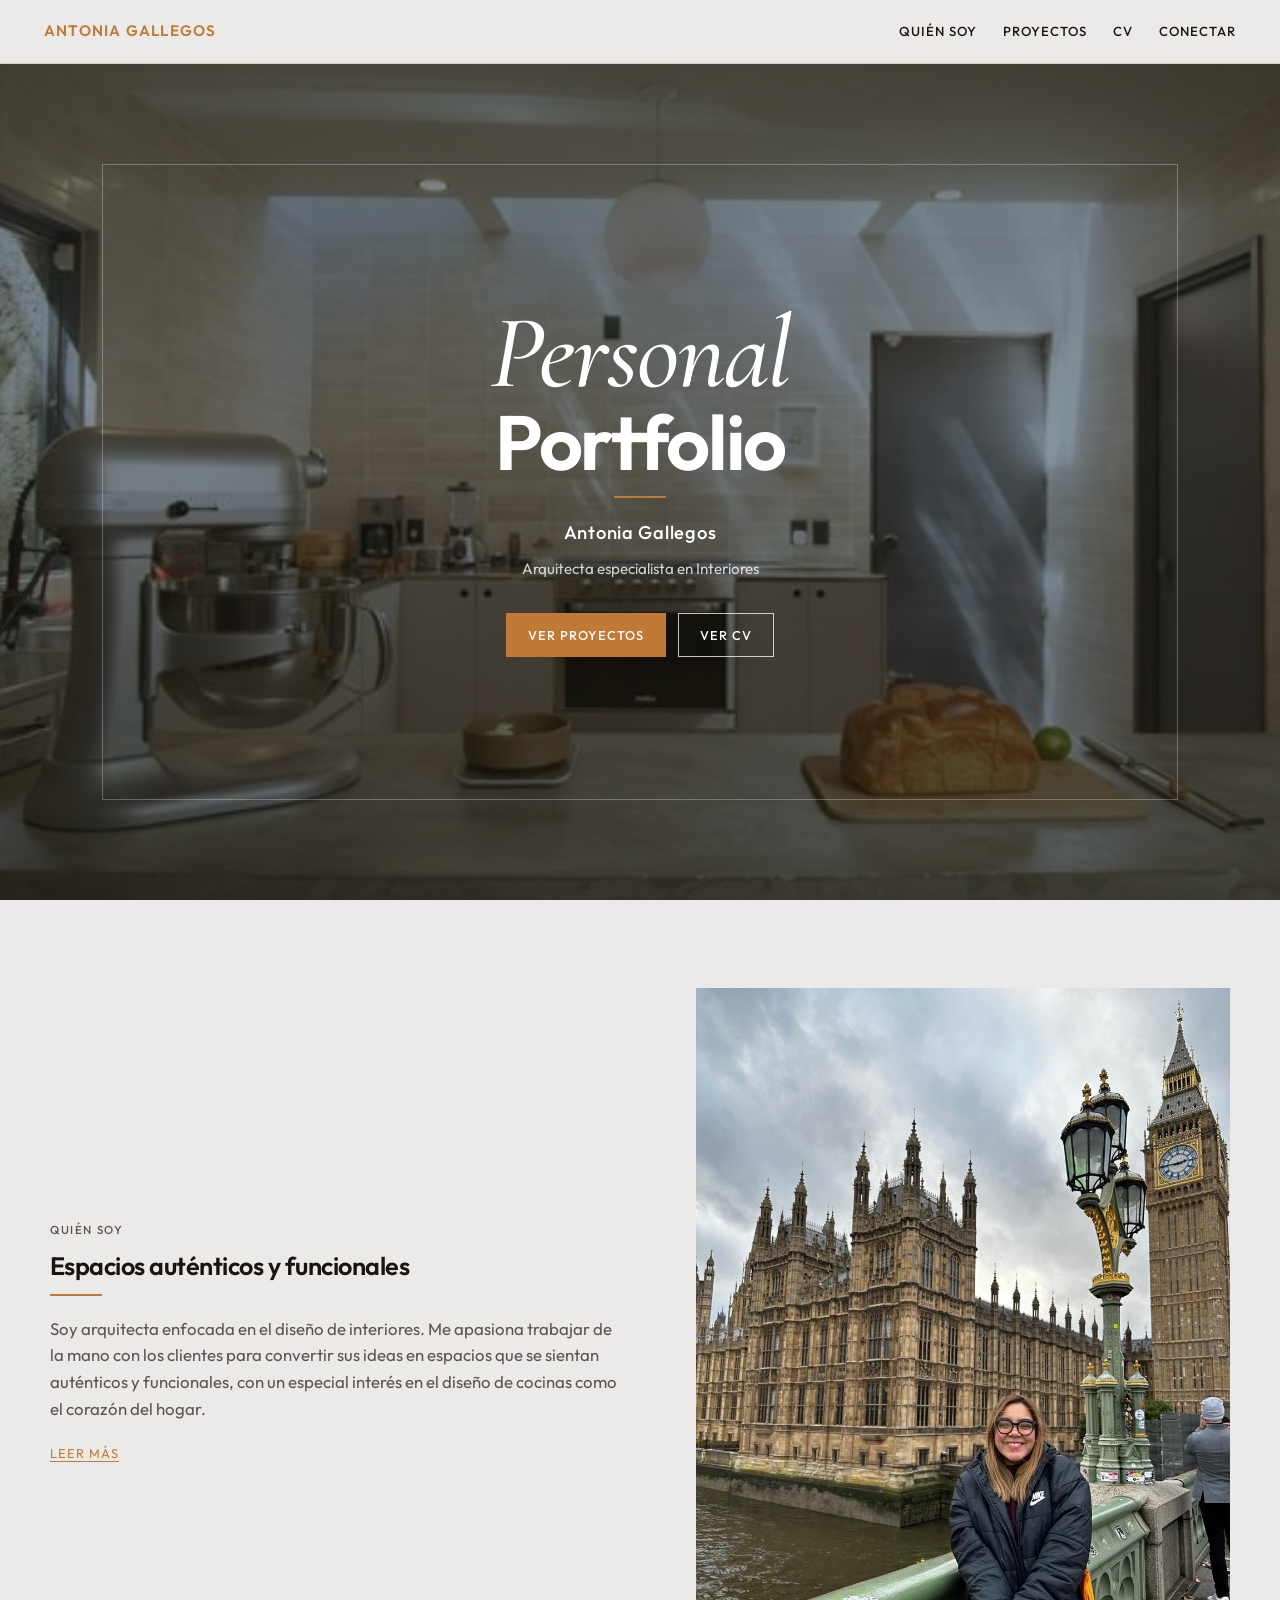
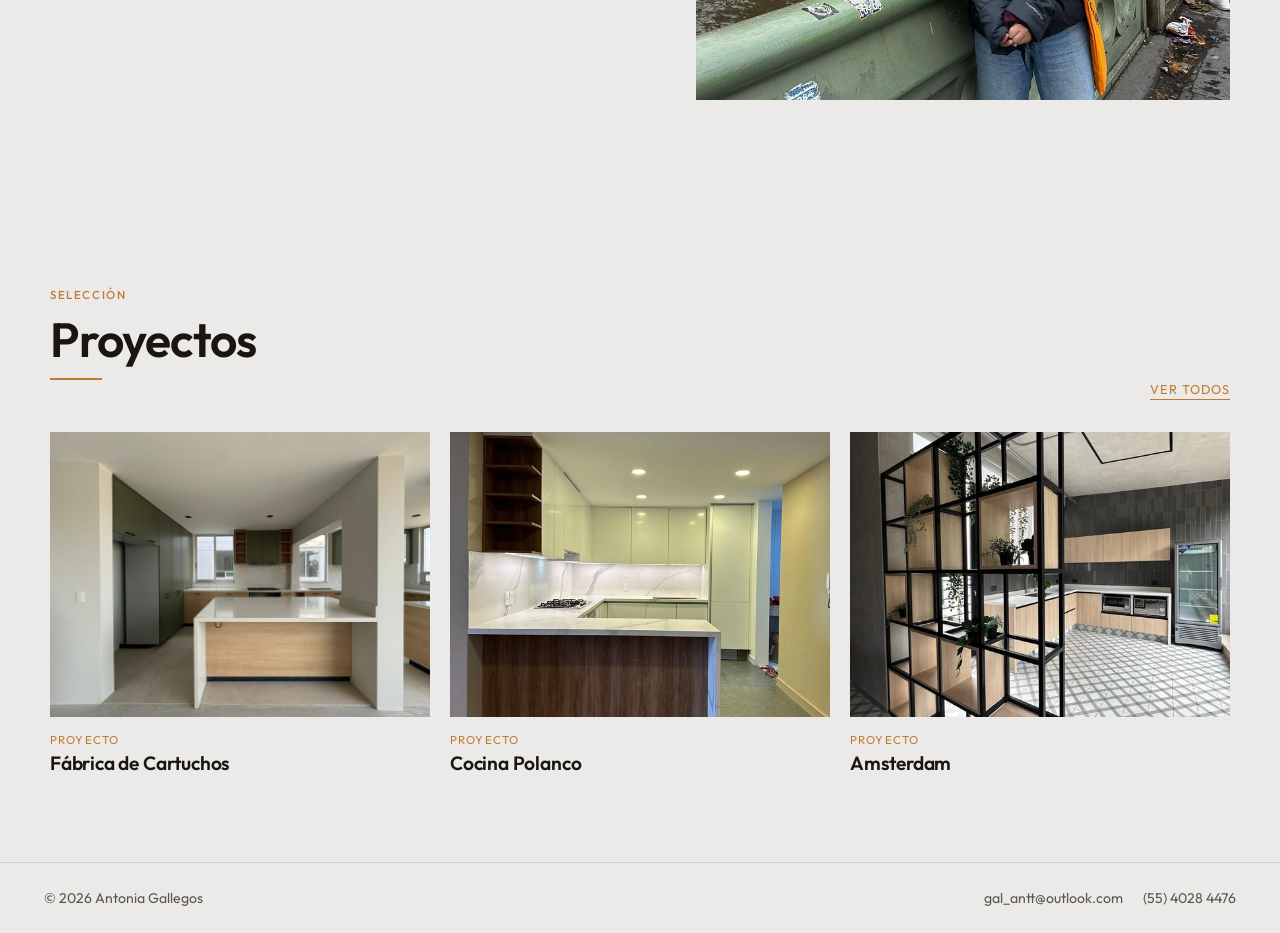
==== index.html @ 1ee47d61 "Publish Antonia Gallegos architecture portfolio site. Static portfolio with projects, obra CV, and G" ====
<!DOCTYPE html>
<html lang="es">
  <head>
    <meta charset="UTF-8" />
    <meta name="viewport" content="width=device-width, initial-scale=1" />
    <meta
      name="description"
      content="Antonia Gallegos — Arquitecta especialista en Interiores. Portafolio personal."
    />
    <title>Antonia Gallegos — Portfolio</title>
    <link rel="preconnect" href="https://fonts.googleapis.com" />
    <link rel="preconnect" href="https://fonts.gstatic.com" crossorigin />
    <link
      href="https://fonts.googleapis.com/css2?family=Cormorant+Garamond:ital,wght@0,500;0,600;1,500;1,600&family=Outfit:wght@400;500;600;700&display=swap"
      rel="stylesheet"
    />
    <link rel="stylesheet" href="assets/css/styles.css" />
  </head>
  <body>
    <a class="skip-link" href="#main">Saltar al contenido</a>

    <header class="site-header">
      <a class="brand" href="index.html">Antonia Gallegos</a>
      <button
        class="nav-toggle"
        type="button"
        aria-expanded="false"
        aria-controls="site-nav"
        aria-label="Abrir menú"
      >
        <span></span>
        <span></span>
      </button>
      <nav id="site-nav" class="site-nav" aria-label="Principal">
        <a href="about.html">Quién soy</a>
        <a href="projects/index.html">Proyectos</a>
        <a href="cv.html">CV</a>
        <a href="contact.html">Conectar</a>
      </nav>
    </header>

    <main id="main">
      <section class="cover" aria-label="Portada">
        <div class="cover__video" aria-hidden="true">
          <video
            autoplay
            muted
            loop
            playsinline
            poster="assets/videos/hero-poster.jpg"
          >
            <source src="assets/videos/hero-architecture.mp4" type="video/mp4" />
          </video>
        </div>
        <div class="cover__scrim" aria-hidden="true"></div>
        <div class="cover__inner">
          <p class="cover__personal">Personal</p>
          <h1 class="cover__portfolio">Portfolio</h1>
          <hr class="accent-rule accent-rule--center" />
          <p class="cover__name">Antonia Gallegos</p>
          <p class="cover__role">Arquitecta especialista en Interiores</p>
          <div class="cover__actions">
            <a class="btn btn--solid" href="projects/index.html">Ver proyectos</a>
            <a class="btn btn--ghost" href="cv.html">Ver CV</a>
          </div>
        </div>
      </section>

      <section class="section" aria-labelledby="about-preview">
        <div class="split">
          <div class="split__copy">
            <p class="mark"><span>Quién soy</span></p>
            <h2 id="about-preview">Espacios auténticos y funcionales</h2>
            <hr class="accent-rule" />
            <p>
              Soy arquitecta enfocada en el diseño de interiores. Me apasiona
              trabajar de la mano con los clientes para convertir sus ideas en
              espacios que se sientan auténticos y funcionales, con un especial
              interés en el diseño de cocinas como el corazón del hogar.
            </p>
            <a class="text-link" href="about.html">Leer más</a>
          </div>
          <figure class="split__media">
            <img
              src="assets/images/p03-01.jpg"
              alt="Antonia Gallegos"
              width="960"
              height="1280"
            />
          </figure>
        </div>
      </section>

      <section class="section" aria-labelledby="featured-heading">
        <div class="section__head">
          <div>
            <p class="mark">Selección</p>
            <h2 id="featured-heading">Proyectos</h2>
            <hr class="accent-rule" />
          </div>
          <a class="text-link" href="projects/index.html">Ver todos</a>
        </div>
        <ul class="project-grid">
          <li>
            <a class="project-card" href="projects/fabrica-de-cartuchos.html">
              <div class="project-card__media">
                <img
                  src="assets/images/p05-01.jpg"
                  alt="Cocina Fábrica de Cartuchos"
                  loading="lazy"
                />
              </div>
              <p class="project-card__label">Proyecto</p>
              <h3 class="project-card__title">Fábrica de Cartuchos</h3>
            </a>
          </li>
          <li>
            <a class="project-card" href="projects/cocina-polanco.html">
              <div class="project-card__media">
                <img
                  src="assets/images/p06-01.jpg"
                  alt="Cocina Polanco"
                  loading="lazy"
                />
              </div>
              <p class="project-card__label">Proyecto</p>
              <h3 class="project-card__title">Cocina Polanco</h3>
            </a>
          </li>
          <li>
            <a class="project-card" href="projects/amsterdam.html">
              <div class="project-card__media">
                <img
                  src="assets/images/p08-01.jpg"
                  alt="Oficinas Amsterdam"
                  loading="lazy"
                />
              </div>
              <p class="project-card__label">Proyecto</p>
              <h3 class="project-card__title">Amsterdam</h3>
            </a>
          </li>
        </ul>
      </section>
    </main>

    <footer class="site-footer">
      <p>© <span data-year></span> Antonia Gallegos</p>
      <div class="site-footer__links">
        <a href="mailto:gal_antt@outlook.com">gal_antt@outlook.com</a>
        <a href="tel:+525540284476">(55) 4028 4476</a>
      </div>
    </footer>

    <script src="assets/js/main.js" defer></script>
  </body>
</html>
---- assets/css/styles.css ----
/* Antonia Gallegos — identidad del PDF de referencia */

:root {
  --bg: #ebeae8;
  --bg-soft: #f4f3f1;
  --ink: #191611;
  --ink-muted: #5a564f;
  --accent: #c07a35;
  --line: #d5d2cc;
  --white: #ffffff;
  --font-serif: "Cormorant Garamond", "Times New Roman", serif;
  --font-sans: "Outfit", system-ui, sans-serif;
  --space: clamp(1.25rem, 3.5vw, 2.75rem);
  --max: 1180px;
  --header-h: 4rem;
  --ease: cubic-bezier(0.22, 1, 0.36, 1);
}

*,
*::before,
*::after {
  box-sizing: border-box;
}

html {
  scroll-behavior: smooth;
}

body {
  margin: 0;
  min-height: 100vh;
  font-family: var(--font-sans);
  font-size: 1.05rem;
  line-height: 1.6;
  color: var(--ink);
  background: var(--bg);
}

img {
  display: block;
  max-width: 100%;
  height: auto;
}

a {
  color: inherit;
  text-decoration-thickness: 1px;
  text-underline-offset: 0.22em;
}

a:hover {
  color: var(--accent);
}

h1,
h2,
h3 {
  font-family: var(--font-sans);
  font-weight: 600;
  letter-spacing: -0.02em;
  line-height: 1.05;
  margin: 0;
}

.skip-link {
  position: absolute;
  left: -999px;
  top: 0;
  background: var(--ink);
  color: var(--white);
  padding: 0.75rem 1rem;
  z-index: 1000;
}

.skip-link:focus {
  left: 1rem;
  top: 1rem;
}

.accent-rule {
  display: block;
  width: 3.25rem;
  height: 2px;
  background: var(--accent);
  border: 0;
  margin: 0.85rem 0 1.25rem;
}

.accent-rule--center {
  margin-inline: auto;
}

.mark {
  font-size: 0.72rem;
  font-weight: 500;
  letter-spacing: 0.14em;
  text-transform: uppercase;
  color: var(--accent);
  line-height: 1.35;
}

.mark span {
  display: block;
}

/* Header */

.site-header {
  position: sticky;
  top: 0;
  z-index: 50;
  display: flex;
  align-items: center;
  justify-content: space-between;
  gap: 1rem;
  min-height: var(--header-h);
  padding: 0 var(--space);
  border-bottom: 1px solid var(--line);
  background: color-mix(in srgb, var(--bg) 90%, transparent);
  backdrop-filter: blur(10px);
}

.brand {
  font-family: var(--font-sans);
  font-weight: 600;
  font-size: 0.95rem;
  letter-spacing: 0.08em;
  text-transform: uppercase;
  text-decoration: none;
  color: var(--accent);
}

.brand:hover {
  opacity: 0.8;
  color: var(--accent);
}

.site-nav {
  display: flex;
  gap: 1.6rem;
}

.site-nav a {
  font-size: 0.82rem;
  font-weight: 500;
  letter-spacing: 0.08em;
  text-transform: uppercase;
  text-decoration: none;
}

.site-nav a[aria-current="page"] {
  color: var(--accent);
}

.nav-toggle {
  display: none;
  width: 2.5rem;
  height: 2.5rem;
  border: 1px solid var(--line);
  background: transparent;
  padding: 0;
  cursor: pointer;
}

.nav-toggle span {
  display: block;
  width: 1.1rem;
  height: 1.5px;
  margin: 0.35rem auto;
  background: var(--ink);
  transition: transform 0.35s var(--ease), opacity 0.25s ease;
}

body.nav-open .nav-toggle span:first-child {
  transform: translateY(3.5px) rotate(45deg);
}

body.nav-open .nav-toggle span:last-child {
  transform: translateY(-3.5px) rotate(-45deg);
}

/* Cover hero — like PDF page 1 + video */

.cover {
  min-height: calc(100vh - var(--header-h));
  display: grid;
  place-items: center;
  text-align: center;
  padding: var(--space);
  position: relative;
  overflow: hidden;
  color: var(--white);
  isolation: isolate;
}

.cover__video {
  position: absolute;
  inset: 0;
  z-index: -2;
  overflow: hidden;
}

.cover__video video {
  width: 100%;
  height: 100%;
  object-fit: cover;
  transform: scale(1.04);
  animation: kenburns 28s ease-out forwards;
}

.cover__scrim {
  position: absolute;
  inset: 0;
  z-index: -1;
  background:
    linear-gradient(
      180deg,
      rgba(25, 22, 17, 0.55) 0%,
      rgba(25, 22, 17, 0.42) 45%,
      rgba(25, 22, 17, 0.62) 100%
    );
  pointer-events: none;
}

.cover::before {
  content: "";
  position: absolute;
  inset: 12% 8%;
  border: 1px solid color-mix(in srgb, var(--white) 28%, transparent);
  pointer-events: none;
  animation: softIn 1.2s var(--ease) both;
}

.cover__inner {
  position: relative;
  max-width: 28rem;
  padding: 1.5rem 1.25rem;
  animation: rise 0.9s var(--ease) both;
}

.cover__personal {
  margin: 0;
  font-family: var(--font-serif);
  font-style: italic;
  font-weight: 500;
  font-size: clamp(3.4rem, 11vw, 6.5rem);
  line-height: 0.9;
  letter-spacing: -0.02em;
  color: var(--white);
}

.cover__portfolio {
  margin: 0.1rem 0 0;
  font-size: clamp(2.6rem, 8vw, 4.8rem);
  font-weight: 650;
  letter-spacing: -0.03em;
  text-transform: none;
  color: var(--white);
}

.cover__name {
  margin: 0;
  font-size: 1.15rem;
  font-weight: 500;
  letter-spacing: 0.04em;
  color: var(--white);
}

.cover__role {
  margin: 0.55rem 0 0;
  font-size: 0.95rem;
  color: color-mix(in srgb, var(--white) 78%, transparent);
}

.cover__actions {
  display: flex;
  justify-content: center;
  flex-wrap: wrap;
  gap: 0.75rem;
  margin-top: 2rem;
}

.cover .btn--ghost {
  border-color: color-mix(in srgb, var(--white) 75%, transparent);
  color: var(--white);
}

.cover .btn--ghost:hover {
  background: var(--white);
  color: var(--ink);
  border-color: var(--white);
}

.cover .btn--solid {
  background: var(--accent);
  border-color: var(--accent);
  color: var(--white);
}

.cover .btn--solid:hover {
  background: var(--white);
  border-color: var(--white);
  color: var(--ink);
}

/* Buttons */

.btn {
  display: inline-flex;
  align-items: center;
  justify-content: center;
  min-height: 2.75rem;
  padding: 0 1.3rem;
  font-family: var(--font-sans);
  font-size: 0.8rem;
  font-weight: 500;
  letter-spacing: 0.08em;
  text-transform: uppercase;
  text-decoration: none;
  border: 1px solid var(--ink);
  transition: background 0.25s ease, color 0.25s ease, border-color 0.25s ease;
}

.btn:hover {
  color: var(--white);
  background: var(--accent);
  border-color: var(--accent);
}

.btn--solid {
  background: var(--ink);
  color: var(--white);
  border-color: var(--ink);
}

.btn--solid:hover {
  background: var(--accent);
  border-color: var(--accent);
  color: var(--white);
}

.btn--ghost {
  background: transparent;
}

/* Sections */

.section,
.page {
  width: min(100% - 2 * var(--space), var(--max));
  margin-inline: auto;
  padding-block: clamp(3rem, 8vw, 5.5rem);
}

.section__head {
  display: flex;
  align-items: flex-end;
  justify-content: space-between;
  gap: 1rem;
  margin-bottom: 2rem;
}

.section__head h2 {
  font-size: clamp(2rem, 5vw, 3rem);
}

.text-link {
  font-size: 0.8rem;
  letter-spacing: 0.08em;
  text-transform: uppercase;
  text-decoration: none;
  color: var(--accent);
  border-bottom: 1px solid currentColor;
}

.page-hero {
  margin-bottom: clamp(2rem, 5vw, 3rem);
  animation: rise 0.7s var(--ease) both;
}

.page-hero h1 {
  font-size: clamp(2.6rem, 7vw, 4.4rem);
}

.page-hero .mark {
  margin-bottom: 0.35rem;
}

.page-hero p,
.page-hero__lede {
  margin: 0.85rem 0 0;
  color: var(--ink-muted);
  font-size: 1.05rem;
  max-width: 40rem;
  line-height: 1.55;
}

.split {
  display: grid;
  grid-template-columns: 1.05fr 0.95fr;
  gap: clamp(1.75rem, 5vw, 3.5rem);
  align-items: center;
}

.split--reverse {
  grid-template-columns: 0.95fr 1.05fr;
}

.split__copy p {
  margin: 0 0 1rem;
  color: var(--ink-muted);
  max-width: 36rem;
}

.split__media {
  margin: 0;
  overflow: hidden;
  background: var(--bg-soft);
}

.split__media img {
  width: 100%;
  aspect-ratio: 3 / 4;
  object-fit: cover;
  animation: softIn 1s var(--ease) both;
}

.split__media--wide img {
  aspect-ratio: 4 / 5;
}

.side-mark {
  text-align: right;
  margin-bottom: 1rem;
}

/* Project grid */

.project-grid {
  list-style: none;
  margin: 0;
  padding: 0;
  display: grid;
  grid-template-columns: repeat(3, 1fr);
  gap: 1.25rem;
}

.project-card {
  display: block;
  text-decoration: none;
  color: inherit;
}

.project-card:hover {
  color: inherit;
}

.project-card__media {
  overflow: hidden;
  background: var(--bg-soft);
  margin-bottom: 0.85rem;
}

.project-card__media img {
  width: 100%;
  aspect-ratio: 4 / 3;
  object-fit: cover;
  transition: transform 0.8s var(--ease);
}

.project-card:hover .project-card__media img {
  transform: scale(1.04);
}

.project-card__label {
  font-size: 0.72rem;
  letter-spacing: 0.1em;
  text-transform: uppercase;
  color: var(--accent);
  margin-bottom: 0.25rem;
}

.project-card__title {
  font-size: 1.2rem;
  font-weight: 600;
  letter-spacing: -0.01em;
}

/* Project detail */

.project-detail {
  width: min(100% - 2 * var(--space), var(--max));
  margin-inline: auto;
  padding-block: clamp(2.25rem, 6vw, 4rem);
}

.project-detail__top {
  display: flex;
  justify-content: space-between;
  gap: 1.5rem;
  align-items: flex-start;
  margin-bottom: 1.75rem;
  animation: rise 0.7s var(--ease) both;
}

.project-detail__top h1 {
  font-size: clamp(2.2rem, 6vw, 3.6rem);
  color: var(--accent);
  margin-top: 0.15rem;
}

.project-detail__kicker {
  margin: 0;
  font-size: clamp(1.6rem, 4vw, 2.4rem);
  font-weight: 600;
}

.project-gallery {
  display: grid;
  grid-template-columns: repeat(3, 1fr);
  gap: 0.75rem;
  margin-bottom: 2rem;
}

.project-gallery img {
  width: 100%;
  aspect-ratio: 3 / 4;
  object-fit: cover;
  background: var(--bg-soft);
}

.project-gallery--wide {
  grid-template-columns: 1fr 1fr;
}

.project-gallery--wide img {
  aspect-ratio: 16 / 10;
}

.project-detail__bottom {
  display: grid;
  grid-template-columns: 1.4fr 0.8fr;
  gap: clamp(1.5rem, 4vw, 3rem);
  align-items: start;
}

.project-detail__bottom p {
  margin: 0;
  color: var(--ink-muted);
  max-width: 40rem;
}

.palette h2 {
  font-size: 0.78rem;
  font-weight: 500;
  letter-spacing: 0.12em;
  text-transform: uppercase;
  color: var(--accent);
  margin-bottom: 0.9rem;
}

.palette__swatches {
  display: flex;
  gap: 0.75rem;
  list-style: none;
  margin: 0;
  padding: 0;
}

.palette__swatches li {
  width: 2.4rem;
  height: 2.4rem;
  border-radius: 50%;
  border: 1px solid color-mix(in srgb, var(--ink) 12%, transparent);
}

.project-nav {
  display: flex;
  justify-content: space-between;
  gap: 1rem;
  margin-top: 2.75rem;
  padding-top: 1.5rem;
  border-top: 1px solid var(--line);
  font-size: 0.8rem;
  letter-spacing: 0.08em;
  text-transform: uppercase;
}

.project-nav a {
  text-decoration: none;
}

/* Contact */

.contact-layout {
  display: grid;
  grid-template-columns: 1.1fr 0.9fr;
  gap: clamp(2rem, 6vw, 4rem);
}

.contact-block {
  margin-top: 2rem;
}

.contact-block dt {
  font-weight: 650;
  margin-top: 1.25rem;
}

.contact-block dd {
  margin: 0.25rem 0 0;
}

.contact-block a {
  text-decoration: none;
}

.contact-form {
  display: grid;
  gap: 1rem;
}

.contact-form label {
  display: grid;
  gap: 0.4rem;
  font-size: 0.78rem;
  letter-spacing: 0.08em;
  text-transform: uppercase;
  color: var(--ink-muted);
}

.contact-form input,
.contact-form textarea {
  width: 100%;
  border: 1px solid var(--line);
  background: var(--bg-soft);
  padding: 0.85rem 0.9rem;
  font: inherit;
  color: var(--ink);
  text-transform: none;
  letter-spacing: normal;
}

.contact-form input:focus,
.contact-form textarea:focus {
  outline: 2px solid var(--accent);
  outline-offset: 1px;
}

.form-note {
  margin: 0;
  font-size: 0.85rem;
  color: var(--ink-muted);
  text-transform: none;
  letter-spacing: normal;
}

/* CV / experience */

.cv-actions {
  display: flex;
  flex-wrap: wrap;
  gap: 0.75rem;
  margin: 1.5rem 0 2.5rem;
}

.profile-grid {
  display: grid;
  grid-template-columns: 1fr 1fr;
  gap: 1.25rem;
  margin-bottom: clamp(2.5rem, 6vw, 4rem);
}

.profile-card {
  padding: 1.5rem 1.4rem;
  background: var(--bg-soft);
  border: 1px solid var(--line);
}

.profile-card h2 {
  font-size: 1.35rem;
  color: var(--accent);
  margin-bottom: 0.75rem;
}

.profile-card p {
  margin: 0 0 1rem;
  color: var(--ink-muted);
  font-size: 0.98rem;
}

.profile-card ul {
  margin: 0;
  padding-left: 1.1rem;
  color: var(--ink-muted);
  font-size: 0.95rem;
}

.profile-card li + li {
  margin-top: 0.35rem;
}

.timeline {
  list-style: none;
  margin: 0;
  padding: 0;
  border-top: 1px solid var(--line);
}

.timeline li {
  display: grid;
  grid-template-columns: minmax(7rem, 0.35fr) 1fr;
  gap: 1rem;
  padding: 1.15rem 0;
  border-bottom: 1px solid var(--line);
}

.timeline__when {
  font-size: 0.82rem;
  letter-spacing: 0.04em;
  color: var(--accent);
}

.timeline__what strong {
  display: block;
  font-size: 1.02rem;
  margin-bottom: 0.2rem;
}

.timeline__what span {
  color: var(--ink-muted);
  font-size: 0.95rem;
}

.meta-row {
  display: grid;
  grid-template-columns: 1fr 1fr;
  gap: 1.5rem;
  margin-top: clamp(2rem, 5vw, 3rem);
}

.meta-block h2 {
  font-size: 1.2rem;
  margin-bottom: 0.75rem;
}

.meta-block ul {
  margin: 0;
  padding: 0;
  list-style: none;
}

.meta-block li {
  padding: 0.55rem 0;
  border-bottom: 1px solid var(--line);
  color: var(--ink-muted);
  font-size: 0.95rem;
}

.stack-gap {
  margin-top: clamp(3rem, 8vw, 5rem);
}

/* Footer */

.site-footer {
  display: flex;
  flex-wrap: wrap;
  justify-content: space-between;
  gap: 1rem;
  padding: 1.5rem var(--space);
  border-top: 1px solid var(--line);
  font-size: 0.88rem;
  color: var(--ink-muted);
}

.site-footer p {
  margin: 0;
}

.site-footer__links {
  display: flex;
  gap: 1.25rem;
}

.site-footer a {
  text-decoration: none;
}

/* Motion */

@keyframes rise {
  from {
    opacity: 0;
    transform: translateY(16px);
  }
  to {
    opacity: 1;
    transform: translateY(0);
  }
}

@keyframes softIn {
  from {
    opacity: 0;
  }
  to {
    opacity: 1;
  }
}

@keyframes kenburns {
  to {
    transform: scale(1);
  }
}

.reveal {
  opacity: 0;
  transform: translateY(14px);
  transition: opacity 0.7s var(--ease), transform 0.7s var(--ease);
}

.reveal.is-visible {
  opacity: 1;
  transform: translateY(0);
}

/* Responsive */

@media (max-width: 960px) {
  .split,
  .split--reverse,
  .project-detail__bottom,
  .contact-layout,
  .profile-grid,
  .meta-row {
    grid-template-columns: 1fr;
  }

  .timeline li {
    grid-template-columns: 1fr;
    gap: 0.35rem;
  }

  .side-mark {
    text-align: left;
  }

  .project-grid {
    grid-template-columns: 1fr 1fr;
  }

  .cover::before {
    inset: 8% 5%;
  }
}

@media (max-width: 720px) {
  .nav-toggle {
    display: inline-block;
  }

  .site-nav {
    position: fixed;
    inset: var(--header-h) 0 auto 0;
    display: none;
    flex-direction: column;
    gap: 0;
    padding: 0.5rem 0 1rem;
    background: var(--bg);
    border-bottom: 1px solid var(--line);
  }

  body.nav-open .site-nav {
    display: flex;
  }

  .site-nav a {
    padding: 0.9rem var(--space);
    border-top: 1px solid var(--line);
  }

  .project-grid,
  .project-gallery,
  .project-gallery--wide {
    grid-template-columns: 1fr;
  }

  .project-gallery img,
  .project-gallery--wide img {
    aspect-ratio: 4 / 3;
  }

  .project-detail__top {
    flex-direction: column;
  }

  .cover::before {
    display: none;
  }
}

@media (prefers-reduced-motion: reduce) {
  html {
    scroll-behavior: auto;
  }

  *,
  *::before,
  *::after {
    animation: none !important;
    transition: none !important;
  }

  .cover__video video {
    display: none;
  }

  .cover {
    background:
      linear-gradient(180deg, rgba(25, 22, 17, 0.55), rgba(25, 22, 17, 0.62)),
      url("../videos/hero-poster.jpg") center / cover;
  }
}
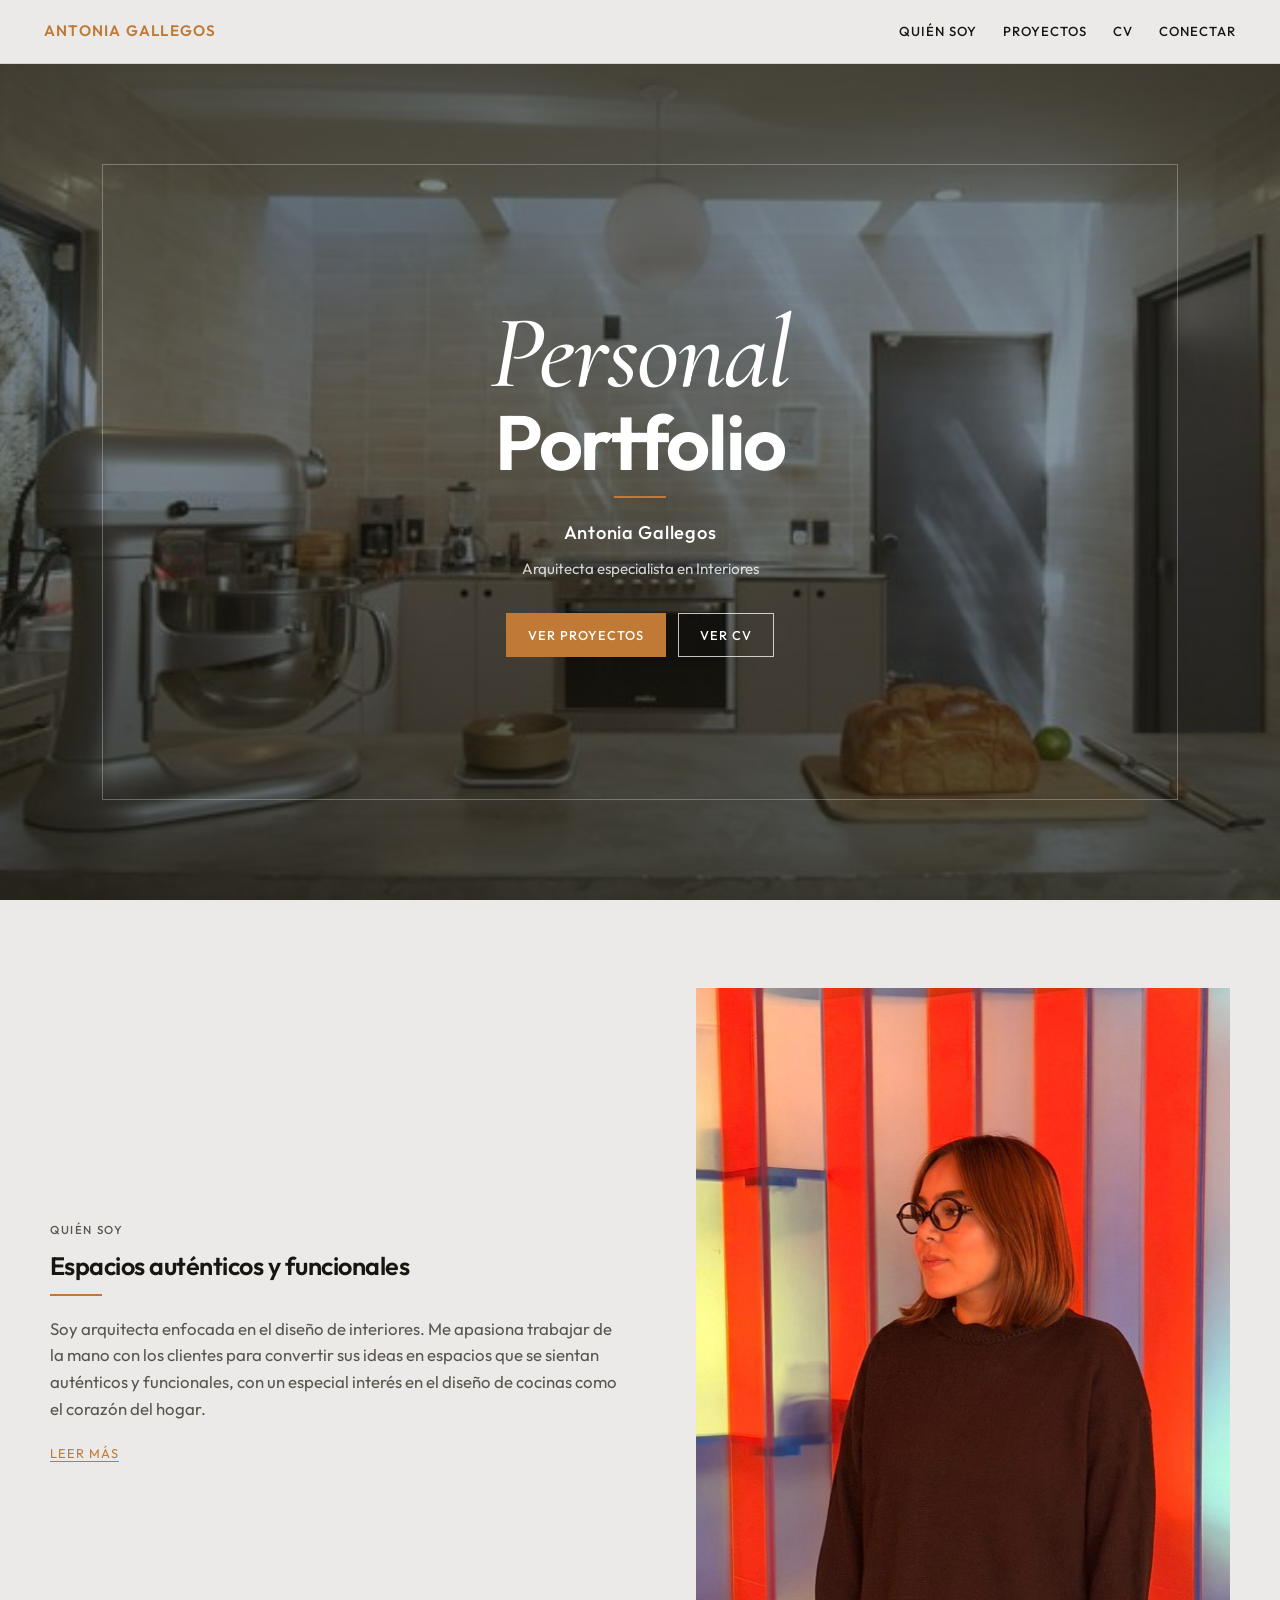
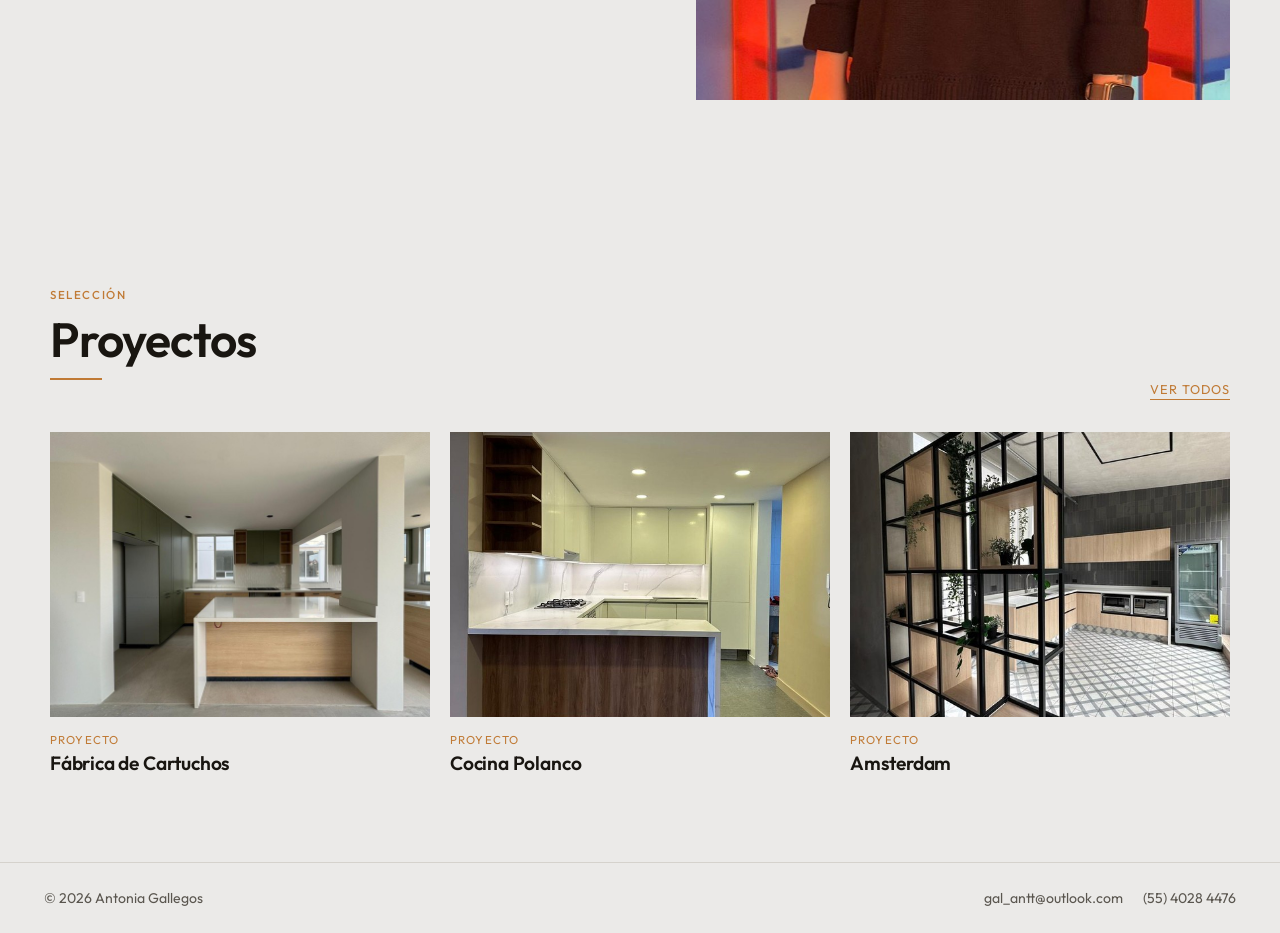
==== commit dda0c876: "Update the about portrait with Antonia's photo. Co-authored-by: Cursor <cursoragent@cursor.com>" ====
--- a/index.html
+++ b/index.html
@@ -82,7 +82,7 @@
           </div>
           <figure class="split__media">
             <img
-              src="assets/images/p03-01.jpg"
+              src="assets/images/antonia-portrait.jpg"
               alt="Antonia Gallegos"
               width="960"
               height="1280"
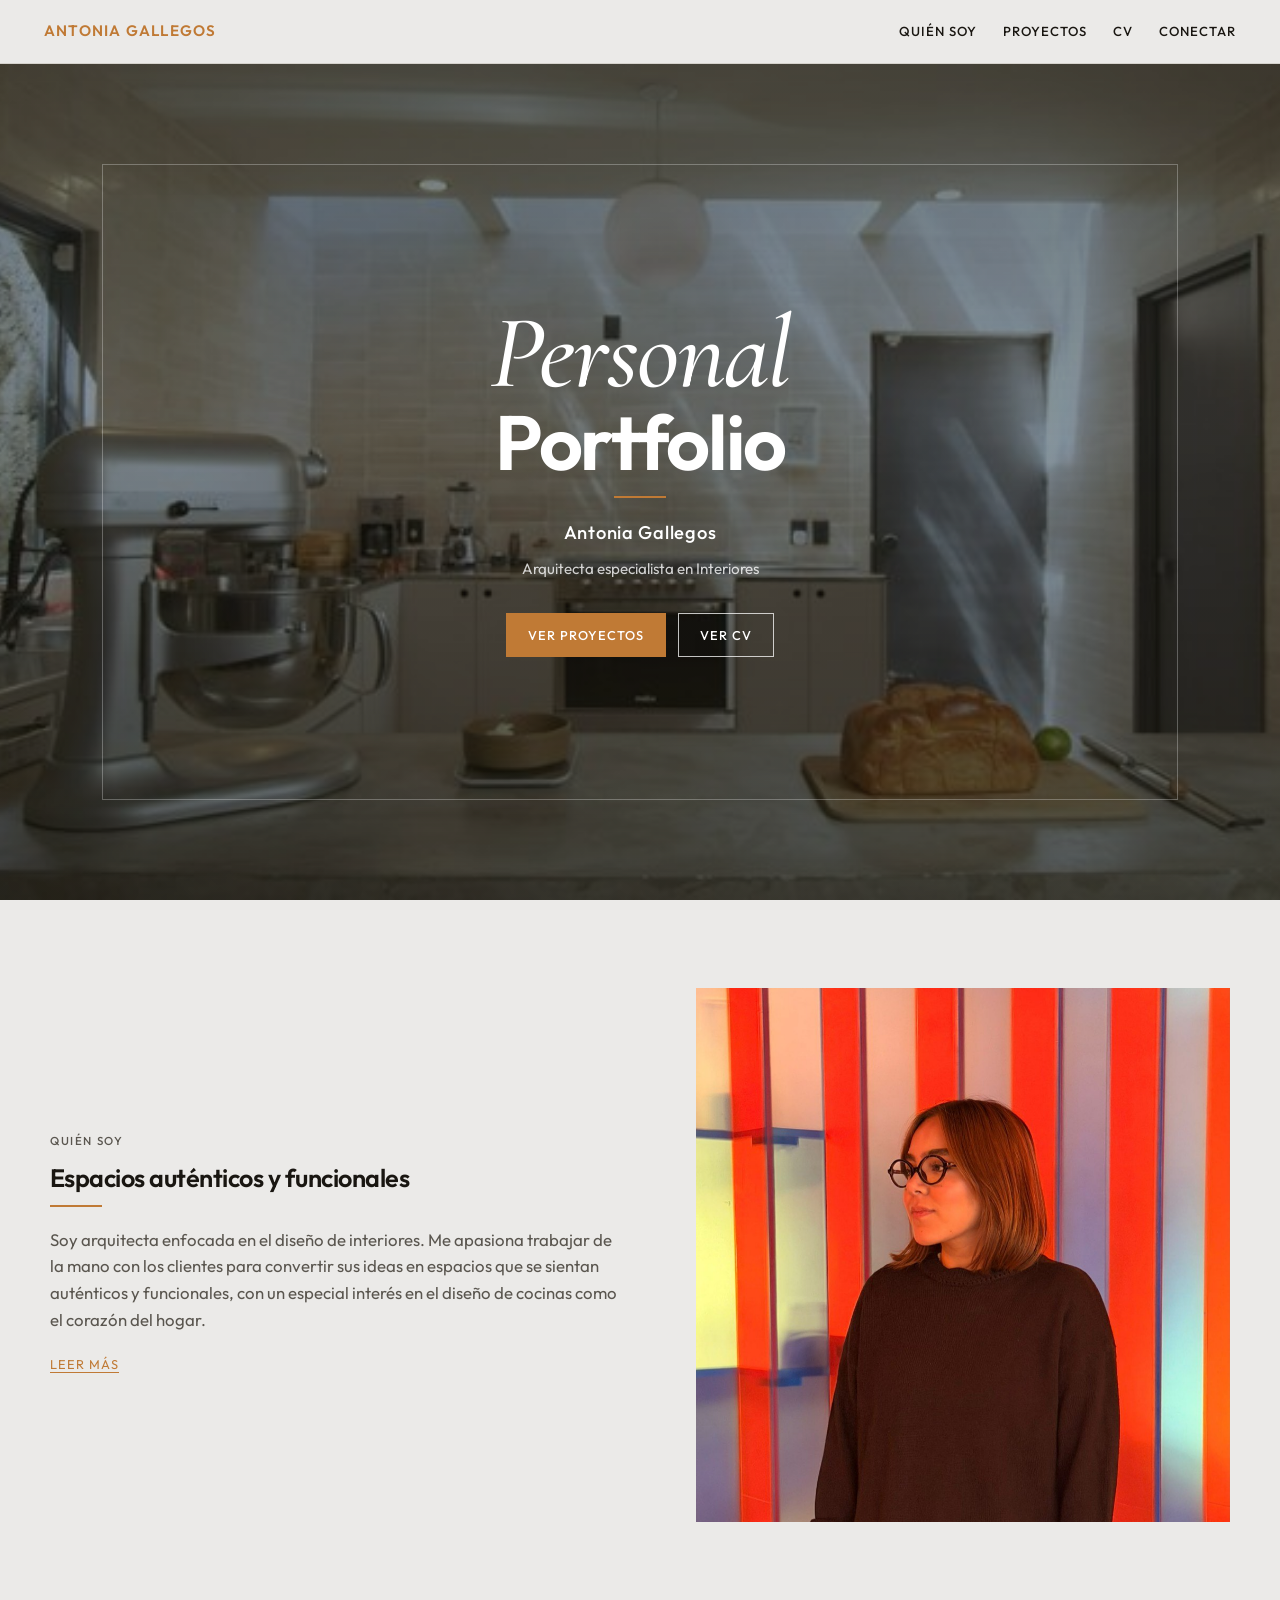
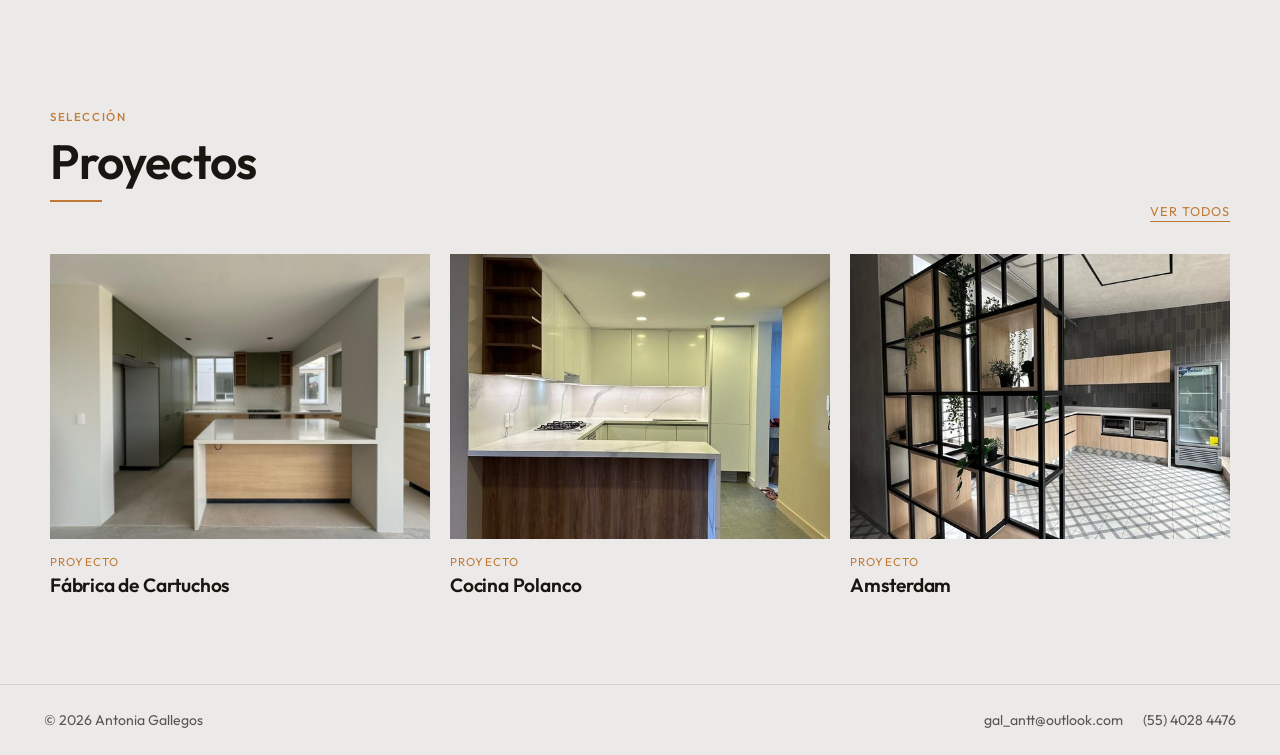
==== commit 1e467a06: "Use the square portrait without hands on the about section. Co-authored-by: Cursor <cursoragent@curs" ====
--- a/index.html
+++ b/index.html
@@ -82,7 +82,7 @@
           </div>
           <figure class="split__media">
             <img
-              src="assets/images/antonia-portrait.jpg"
+              src="assets/images/antonia-portrait.jpg?v=2"
               alt="Antonia Gallegos"
               width="960"
               height="1280"
--- a/assets/css/styles.css
+++ b/assets/css/styles.css
@@ -420,8 +420,9 @@
 
 .split__media img {
   width: 100%;
-  aspect-ratio: 3 / 4;
+  aspect-ratio: 1 / 1;
   object-fit: cover;
+  object-position: center;
   animation: softIn 1s var(--ease) both;
 }
 
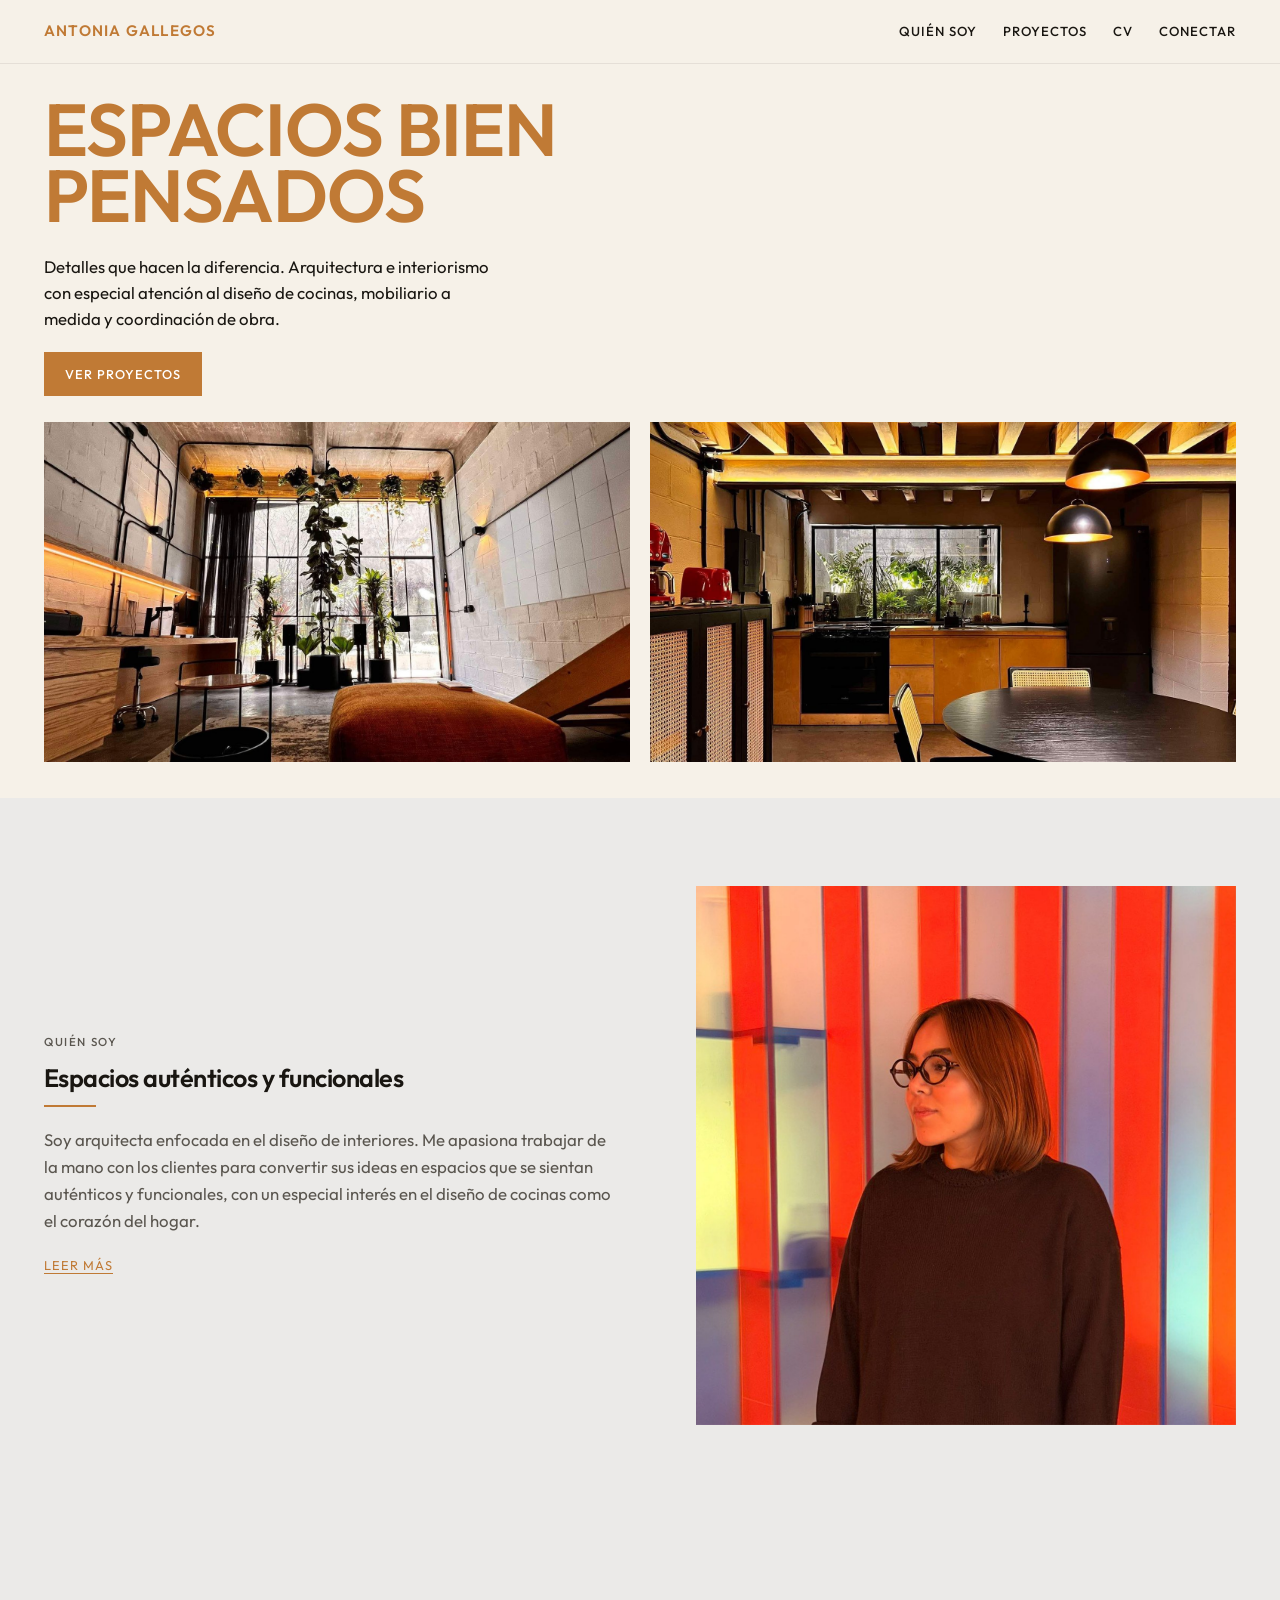
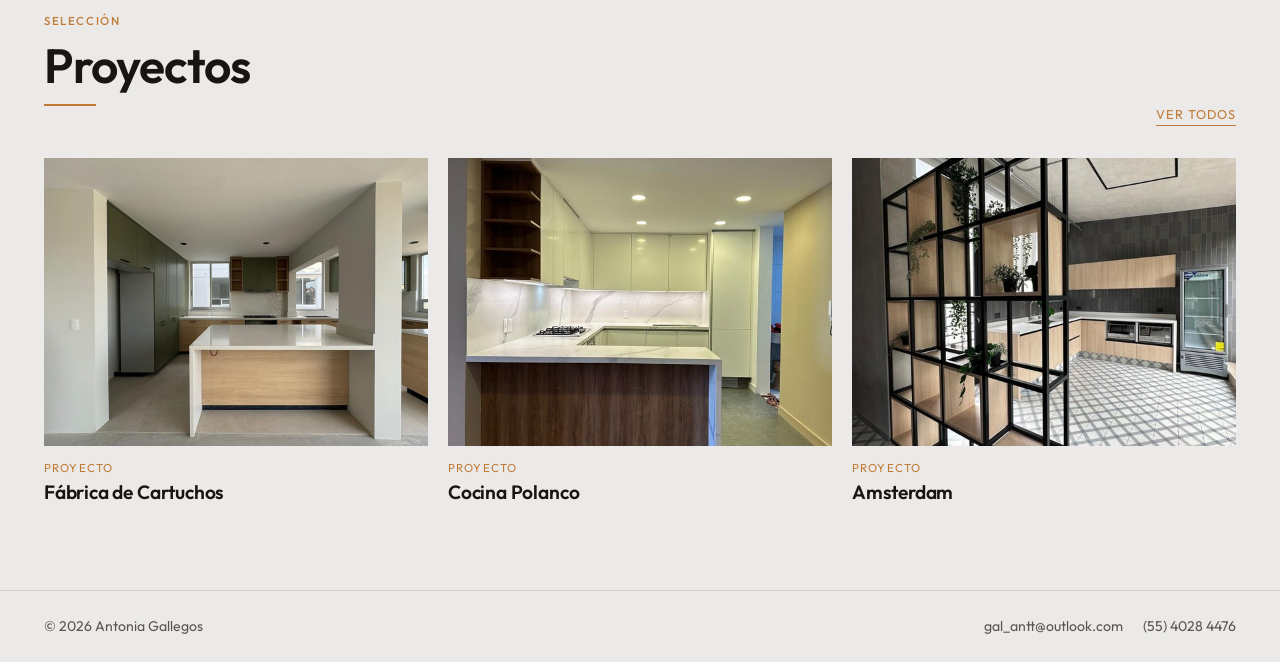
==== commit bba14ac9: "Align the homepage type and layout with the rest of the portfolio. Co-authored-by: Cursor <cursorage" ====
--- a/index.html
+++ b/index.html
@@ -5,9 +5,9 @@
     <meta name="viewport" content="width=device-width, initial-scale=1" />
     <meta
       name="description"
-      content="Antonia Gallegos — Arquitecta especialista en Interiores. Portafolio personal."
+      content="Antonia Gallegos — arquitectura e interiorismo, diseño de cocinas, mobiliario a medida y coordinación de obra."
     />
-    <title>Antonia Gallegos — Portfolio</title>
+    <title>Antonia Gallegos — Arquitectura</title>
     <link rel="preconnect" href="https://fonts.googleapis.com" />
     <link rel="preconnect" href="https://fonts.gstatic.com" crossorigin />
     <link
@@ -16,7 +16,7 @@
     />
     <link rel="stylesheet" href="assets/css/styles.css" />
   </head>
-  <body>
+  <body class="home">
     <a class="skip-link" href="#main">Saltar al contenido</a>
 
     <header class="site-header">
@@ -41,28 +41,33 @@
 
     <main id="main">
       <section class="cover" aria-label="Portada">
-        <div class="cover__video" aria-hidden="true">
-          <video
-            autoplay
-            muted
-            loop
-            playsinline
-            poster="assets/videos/hero-poster.jpg"
-          >
-            <source src="assets/videos/hero-architecture.mp4" type="video/mp4" />
-          </video>
-        </div>
-        <div class="cover__scrim" aria-hidden="true"></div>
-        <div class="cover__inner">
-          <p class="cover__personal">Personal</p>
-          <h1 class="cover__portfolio">Portfolio</h1>
-          <hr class="accent-rule accent-rule--center" />
-          <p class="cover__name">Antonia Gallegos</p>
-          <p class="cover__role">Arquitecta especialista en Interiores</p>
-          <div class="cover__actions">
-            <a class="btn btn--solid" href="projects/index.html">Ver proyectos</a>
-            <a class="btn btn--ghost" href="cv.html">Ver CV</a>
+        <div class="cover__grid">
+          <h1 class="cover__title">
+            <span>Espacios bien</span>
+            <span>pensados</span>
+          </h1>
+          <div class="cover__copy">
+            <p class="cover__lede">
+              Detalles que hacen la diferencia. Arquitectura e interiorismo con
+              especial atención al diseño de cocinas, mobiliario a medida y
+              coordinación de obra.
+            </p>
+            <a class="cover__cta" href="projects/index.html">Ver proyectos</a>
           </div>
+          <img
+            class="cover__photo cover__photo--main"
+            src="assets/images/p11-01.jpg"
+            alt="Estudio Dr. Alt 285, con vegetación y luz natural"
+            width="1600"
+            height="900"
+          />
+          <img
+            class="cover__photo cover__photo--side"
+            src="assets/images/p11-02.jpg"
+            alt="Cocina del proyecto Dr. Alt 285"
+            width="1600"
+            height="900"
+          />
         </div>
       </section>
 
--- a/assets/css/styles.css
+++ b/assets/css/styles.css
@@ -52,6 +52,12 @@
   color: var(--accent);
 }
 
+a:focus-visible,
+button:focus-visible {
+  outline: 2px solid var(--accent);
+  outline-offset: 3px;
+}
+
 h1,
 h2,
 h3 {
@@ -179,128 +185,113 @@
   transform: translateY(-3.5px) rotate(-45deg);
 }
 
-/* Cover hero — like PDF page 1 + video */
+/* Cover — cream editorial hero, two project photos */
 
 .cover {
-  min-height: calc(100vh - var(--header-h));
-  display: grid;
-  place-items: center;
-  text-align: center;
-  padding: var(--space);
-  position: relative;
-  overflow: hidden;
+  background: #f6f1e8;
+  color: #1c1916;
+  padding: clamp(1.25rem, 2.5vw, 2rem) var(--space) clamp(1.5rem, 3vw, 2.25rem);
+}
+
+.cover__grid {
+  display: grid;
+  grid-template-columns: minmax(0, 1.15fr) minmax(14rem, 0.62fr) minmax(0, 0.95fr);
+  grid-template-rows: auto minmax(16rem, 1fr);
+  grid-template-areas:
+    "title title photo"
+    "copy small photo";
+  column-gap: clamp(0.85rem, 1.6vw, 1.25rem);
+  row-gap: clamp(1.15rem, 2vw, 1.75rem);
+  align-items: stretch;
+  min-height: min(680px, calc(100svh - var(--header-h) - 3rem));
+}
+
+.cover__title {
+  grid-column: 1 / 3;
+  grid-row: 1;
+  align-self: end;
+  container-type: inline-size;
+  margin: 0;
+  padding-right: 0.35rem;
+  font-family: var(--font-sans);
+  font-weight: 600;
+  line-height: 0.9;
+  letter-spacing: -0.035em;
+  text-transform: uppercase;
+  color: var(--accent);
+}
+
+.cover__title span {
+  display: block;
+}
+
+.cover__title span:first-child,
+.cover__title span:last-child {
+  white-space: nowrap;
+  font-size: calc(100cqi / 7.55);
+}
+
+.cover__copy {
+  grid-column: 1;
+  grid-row: 2;
+  align-self: start;
+  display: flex;
+  flex-direction: column;
+  align-items: flex-start;
+  max-width: 28rem;
+}
+
+.cover__photo {
+  width: 100%;
+  object-fit: cover;
+}
+
+.cover__photo--main {
+  grid-column: 2;
+  grid-row: 2;
+  height: 100%;
+  min-height: 16rem;
+  object-position: center 46%;
+}
+
+.cover__photo--side {
+  grid-column: 3;
+  grid-row: 1 / span 2;
+  height: 100%;
+  object-position: center 42%;
+}
+
+.cover__lede {
+  margin: 0;
+  max-width: 28rem;
+  font-family: var(--font-sans);
+  font-size: 1.05rem;
+  font-weight: 400;
+  line-height: 1.55;
+  color: var(--ink);
+}
+
+.cover__cta {
+  display: inline-flex;
+  align-items: center;
+  justify-content: center;
+  margin-top: 1.25rem;
+  min-height: 2.75rem;
+  padding: 0 1.3rem;
+  background: var(--accent);
   color: var(--white);
-  isolation: isolate;
-}
-
-.cover__video {
-  position: absolute;
-  inset: 0;
-  z-index: -2;
-  overflow: hidden;
-}
-
-.cover__video video {
-  width: 100%;
-  height: 100%;
-  object-fit: cover;
-  transform: scale(1.04);
-  animation: kenburns 28s ease-out forwards;
-}
-
-.cover__scrim {
-  position: absolute;
-  inset: 0;
-  z-index: -1;
-  background:
-    linear-gradient(
-      180deg,
-      rgba(25, 22, 17, 0.55) 0%,
-      rgba(25, 22, 17, 0.42) 45%,
-      rgba(25, 22, 17, 0.62) 100%
-    );
-  pointer-events: none;
-}
-
-.cover::before {
-  content: "";
-  position: absolute;
-  inset: 12% 8%;
-  border: 1px solid color-mix(in srgb, var(--white) 28%, transparent);
-  pointer-events: none;
-  animation: softIn 1.2s var(--ease) both;
-}
-
-.cover__inner {
-  position: relative;
-  max-width: 28rem;
-  padding: 1.5rem 1.25rem;
-  animation: rise 0.9s var(--ease) both;
-}
-
-.cover__personal {
-  margin: 0;
-  font-family: var(--font-serif);
-  font-style: italic;
+  font-family: var(--font-sans);
+  font-size: 0.8rem;
   font-weight: 500;
-  font-size: clamp(3.4rem, 11vw, 6.5rem);
-  line-height: 0.9;
-  letter-spacing: -0.02em;
+  letter-spacing: 0.08em;
+  text-decoration: none;
+  text-transform: uppercase;
+  transition: background 0.25s ease, color 0.25s ease;
+}
+
+.cover__cta:hover {
   color: var(--white);
-}
-
-.cover__portfolio {
-  margin: 0.1rem 0 0;
-  font-size: clamp(2.6rem, 8vw, 4.8rem);
-  font-weight: 650;
-  letter-spacing: -0.03em;
-  text-transform: none;
-  color: var(--white);
-}
-
-.cover__name {
-  margin: 0;
-  font-size: 1.15rem;
-  font-weight: 500;
-  letter-spacing: 0.04em;
-  color: var(--white);
-}
-
-.cover__role {
-  margin: 0.55rem 0 0;
-  font-size: 0.95rem;
-  color: color-mix(in srgb, var(--white) 78%, transparent);
-}
-
-.cover__actions {
-  display: flex;
-  justify-content: center;
-  flex-wrap: wrap;
-  gap: 0.75rem;
-  margin-top: 2rem;
-}
-
-.cover .btn--ghost {
-  border-color: color-mix(in srgb, var(--white) 75%, transparent);
-  color: var(--white);
-}
-
-.cover .btn--ghost:hover {
-  background: var(--white);
-  color: var(--ink);
-  border-color: var(--white);
-}
-
-.cover .btn--solid {
-  background: var(--accent);
-  border-color: var(--accent);
-  color: var(--white);
-}
-
-.cover .btn--solid:hover {
-  background: var(--white);
-  border-color: var(--white);
-  color: var(--ink);
+  background: var(--ink);
 }
 
 /* Buttons */
@@ -851,9 +842,51 @@
   .project-grid {
     grid-template-columns: 1fr 1fr;
   }
-
-  .cover::before {
-    inset: 8% 5%;
+}
+
+@media (max-width: 1280px) {
+  .cover__grid {
+    grid-template-columns: 1fr 1fr;
+    grid-template-rows: auto auto auto;
+    grid-template-areas:
+      "title title"
+      "copy copy"
+      "small photo";
+    min-height: 0;
+  }
+
+  .cover__title {
+    grid-column: 1 / -1;
+    grid-row: 1;
+  }
+
+  .cover__title span:first-child,
+  .cover__title span:last-child {
+    font-size: clamp(2.5rem, 8vw, 4.6rem);
+    white-space: normal;
+  }
+
+  .cover__copy {
+    grid-column: 1 / -1;
+    grid-row: 2;
+    max-width: 36rem;
+  }
+
+  .cover__photo--main,
+  .cover__photo--side {
+    grid-row: 3;
+    height: min(42vw, 340px);
+    min-height: 0;
+  }
+
+  .cover__photo--main {
+    grid-column: 1;
+    object-position: center 45%;
+  }
+
+  .cover__photo--side {
+    grid-column: 2;
+    object-position: center 40%;
   }
 }
 
@@ -897,9 +930,36 @@
     flex-direction: column;
   }
 
-  .cover::before {
-    display: none;
-  }
+  .cover__grid {
+    grid-template-columns: 1fr;
+  }
+
+  .cover__photo--main,
+  .cover__photo--side {
+    grid-column: 1;
+    width: 100%;
+    height: 240px;
+  }
+
+  .cover__photo--main {
+    grid-row: 3;
+  }
+
+  .cover__photo--side {
+    grid-row: 4;
+    height: 300px;
+  }
+
+}
+
+body.home .site-header,
+body.home .site-nav {
+  background: #f6f1e8;
+  border-bottom-color: color-mix(in srgb, var(--ink) 8%, transparent);
+}
+
+body.home .section {
+  width: min(100% - 2 * var(--space), 1320px);
 }
 
 @media (prefers-reduced-motion: reduce) {
@@ -914,13 +974,4 @@
     transition: none !important;
   }
 
-  .cover__video video {
-    display: none;
-  }
-
-  .cover {
-    background:
-      linear-gradient(180deg, rgba(25, 22, 17, 0.55), rgba(25, 22, 17, 0.62)),
-      url("../videos/hero-poster.jpg") center / cover;
-  }
-}
+}
